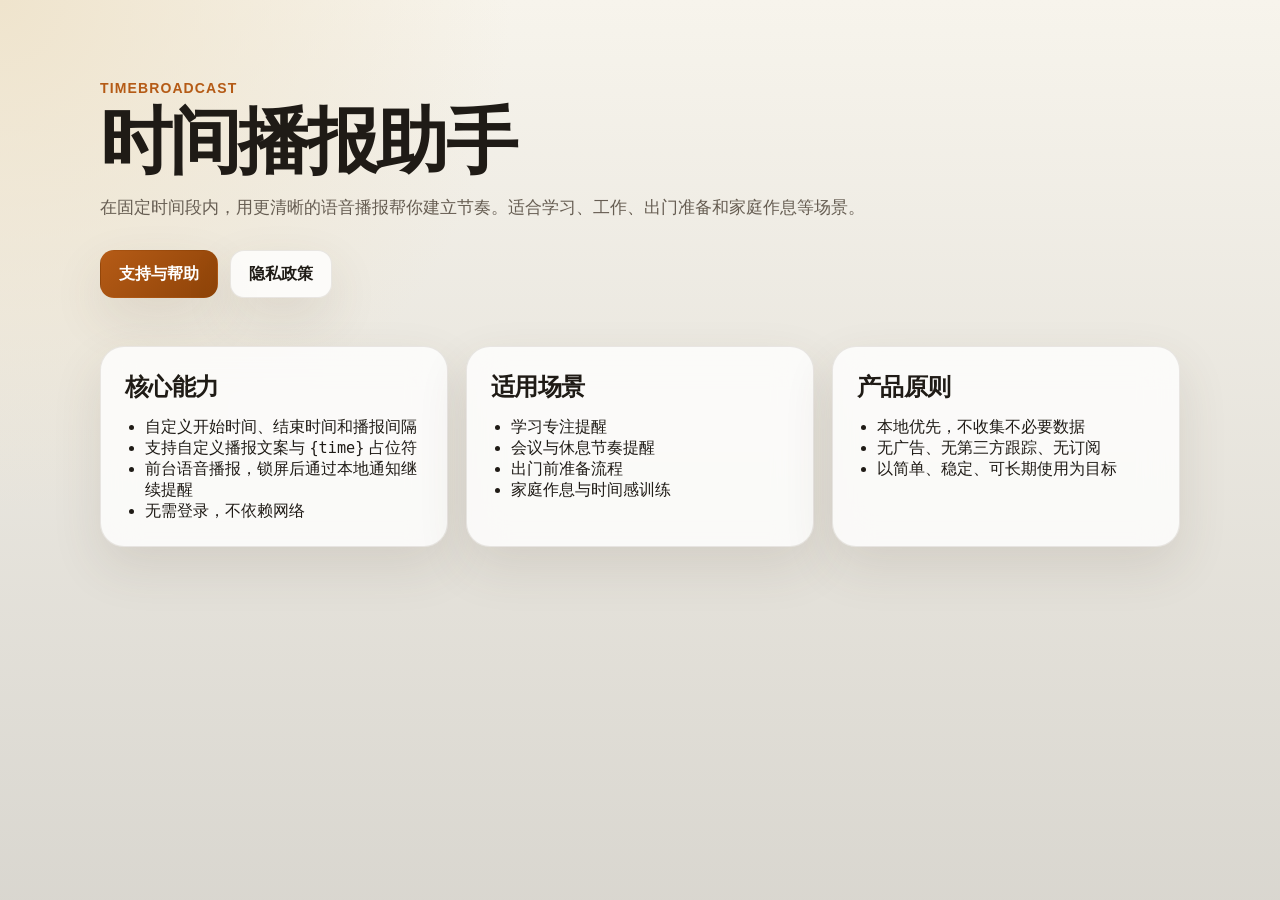
==== index.html @ 16abae6b "Publish support and privacy site" ====
<!doctype html>
<html lang="zh-Hans">
<head>
  <meta charset="utf-8">
  <meta name="viewport" content="width=device-width, initial-scale=1">
  <title>时间播报助手</title>
  <meta name="description" content="时间播报助手是一款轻量时间提醒 App，可在指定时间段内重复播报当前时间与自定义提醒内容。">
  <link rel="stylesheet" href="styles.css">
</head>
<body>
  <main class="page">
    <section class="hero">
      <p class="eyebrow">TimeBroadcast</p>
      <h1>时间播报助手</h1>
      <p class="lead">在固定时间段内，用更清晰的语音播报帮你建立节奏。适合学习、工作、出门准备和家庭作息等场景。</p>
      <div class="actions">
        <a class="button primary" href="support.html">支持与帮助</a>
        <a class="button" href="privacy.html">隐私政策</a>
      </div>
    </section>

    <section class="card-grid">
      <article class="card">
        <h2>核心能力</h2>
        <ul>
          <li>自定义开始时间、结束时间和播报间隔</li>
          <li>支持自定义播报文案与 <code>{time}</code> 占位符</li>
          <li>前台语音播报，锁屏后通过本地通知继续提醒</li>
          <li>无需登录，不依赖网络</li>
        </ul>
      </article>

      <article class="card">
        <h2>适用场景</h2>
        <ul>
          <li>学习专注提醒</li>
          <li>会议与休息节奏提醒</li>
          <li>出门前准备流程</li>
          <li>家庭作息与时间感训练</li>
        </ul>
      </article>

      <article class="card">
        <h2>产品原则</h2>
        <ul>
          <li>本地优先，不收集不必要数据</li>
          <li>无广告、无第三方跟踪、无订阅</li>
          <li>以简单、稳定、可长期使用为目标</li>
        </ul>
      </article>
    </section>
  </main>
</body>
</html>
---- styles.css ----
:root {
  color-scheme: light dark;
  --bg: #f7f4ec;
  --bg-accent: #efe4cd;
  --card: rgba(255, 255, 255, 0.8);
  --text: #1f1b16;
  --muted: #665d52;
  --line: rgba(88, 76, 61, 0.12);
  --brand: #b55b16;
  --brand-strong: #8e4308;
  --shadow: 0 20px 50px rgba(86, 67, 47, 0.12);
}

@media (prefers-color-scheme: dark) {
  :root {
    --bg: #121418;
    --bg-accent: #1c2026;
    --card: rgba(26, 30, 36, 0.92);
    --text: #f4efe6;
    --muted: #b6aca0;
    --line: rgba(255, 255, 255, 0.08);
    --brand: #f0a15c;
    --brand-strong: #ffbe82;
    --shadow: none;
  }
}

* {
  box-sizing: border-box;
}

html, body {
  margin: 0;
  font-family: "SF Pro SC", "PingFang SC", "Hiragino Sans GB", sans-serif;
  background:
    radial-gradient(circle at top left, var(--bg-accent), transparent 32rem),
    linear-gradient(180deg, var(--bg), color-mix(in srgb, var(--bg) 88%, black));
  color: var(--text);
}

body {
  min-height: 100vh;
}

.page {
  width: min(1080px, calc(100vw - 32px));
  margin: 0 auto;
  padding: 40px 0 72px;
}

.hero {
  padding: 40px 0 28px;
}

.eyebrow {
  margin: 0 0 10px;
  color: var(--brand);
  font-size: 14px;
  font-weight: 700;
  letter-spacing: 0.08em;
  text-transform: uppercase;
}

h1 {
  margin: 0 0 16px;
  font-size: clamp(38px, 7vw, 72px);
  line-height: 0.98;
  letter-spacing: -0.04em;
}

h2 {
  margin: 0 0 14px;
  font-size: 24px;
  letter-spacing: -0.03em;
}

h3 {
  margin: 20px 0 8px;
  font-size: 18px;
}

.lead,
.policy p,
.policy li {
  color: var(--muted);
  font-size: 17px;
  line-height: 1.7;
}

.actions {
  display: flex;
  gap: 12px;
  flex-wrap: wrap;
  margin-top: 28px;
}

.button {
  display: inline-flex;
  align-items: center;
  justify-content: center;
  min-height: 48px;
  padding: 0 18px;
  border-radius: 14px;
  border: 1px solid var(--line);
  color: var(--text);
  background: var(--card);
  text-decoration: none;
  font-weight: 600;
  box-shadow: var(--shadow);
}

.button.primary {
  color: white;
  background: linear-gradient(135deg, var(--brand), var(--brand-strong));
  border-color: transparent;
}

.card-grid {
  display: grid;
  grid-template-columns: repeat(3, minmax(0, 1fr));
  gap: 18px;
  margin-top: 20px;
}

.card,
.policy-section {
  background: var(--card);
  border: 1px solid var(--line);
  border-radius: 24px;
  padding: 24px;
  box-shadow: var(--shadow);
  backdrop-filter: blur(18px);
}

.policy {
  max-width: 860px;
}

.policy-section + .policy-section {
  margin-top: 16px;
}

.muted,
.back-link {
  color: var(--muted);
}

.back-link {
  display: inline-block;
  margin-bottom: 16px;
  text-decoration: none;
}

ul {
  margin: 0;
  padding-left: 20px;
}

code {
  font-family: "SF Mono", ui-monospace, monospace;
  font-size: 0.95em;
}

a {
  color: var(--brand);
}

@media (max-width: 900px) {
  .card-grid {
    grid-template-columns: 1fr;
  }

  .page {
    width: min(100vw - 24px, 720px);
    padding-top: 24px;
  }
}
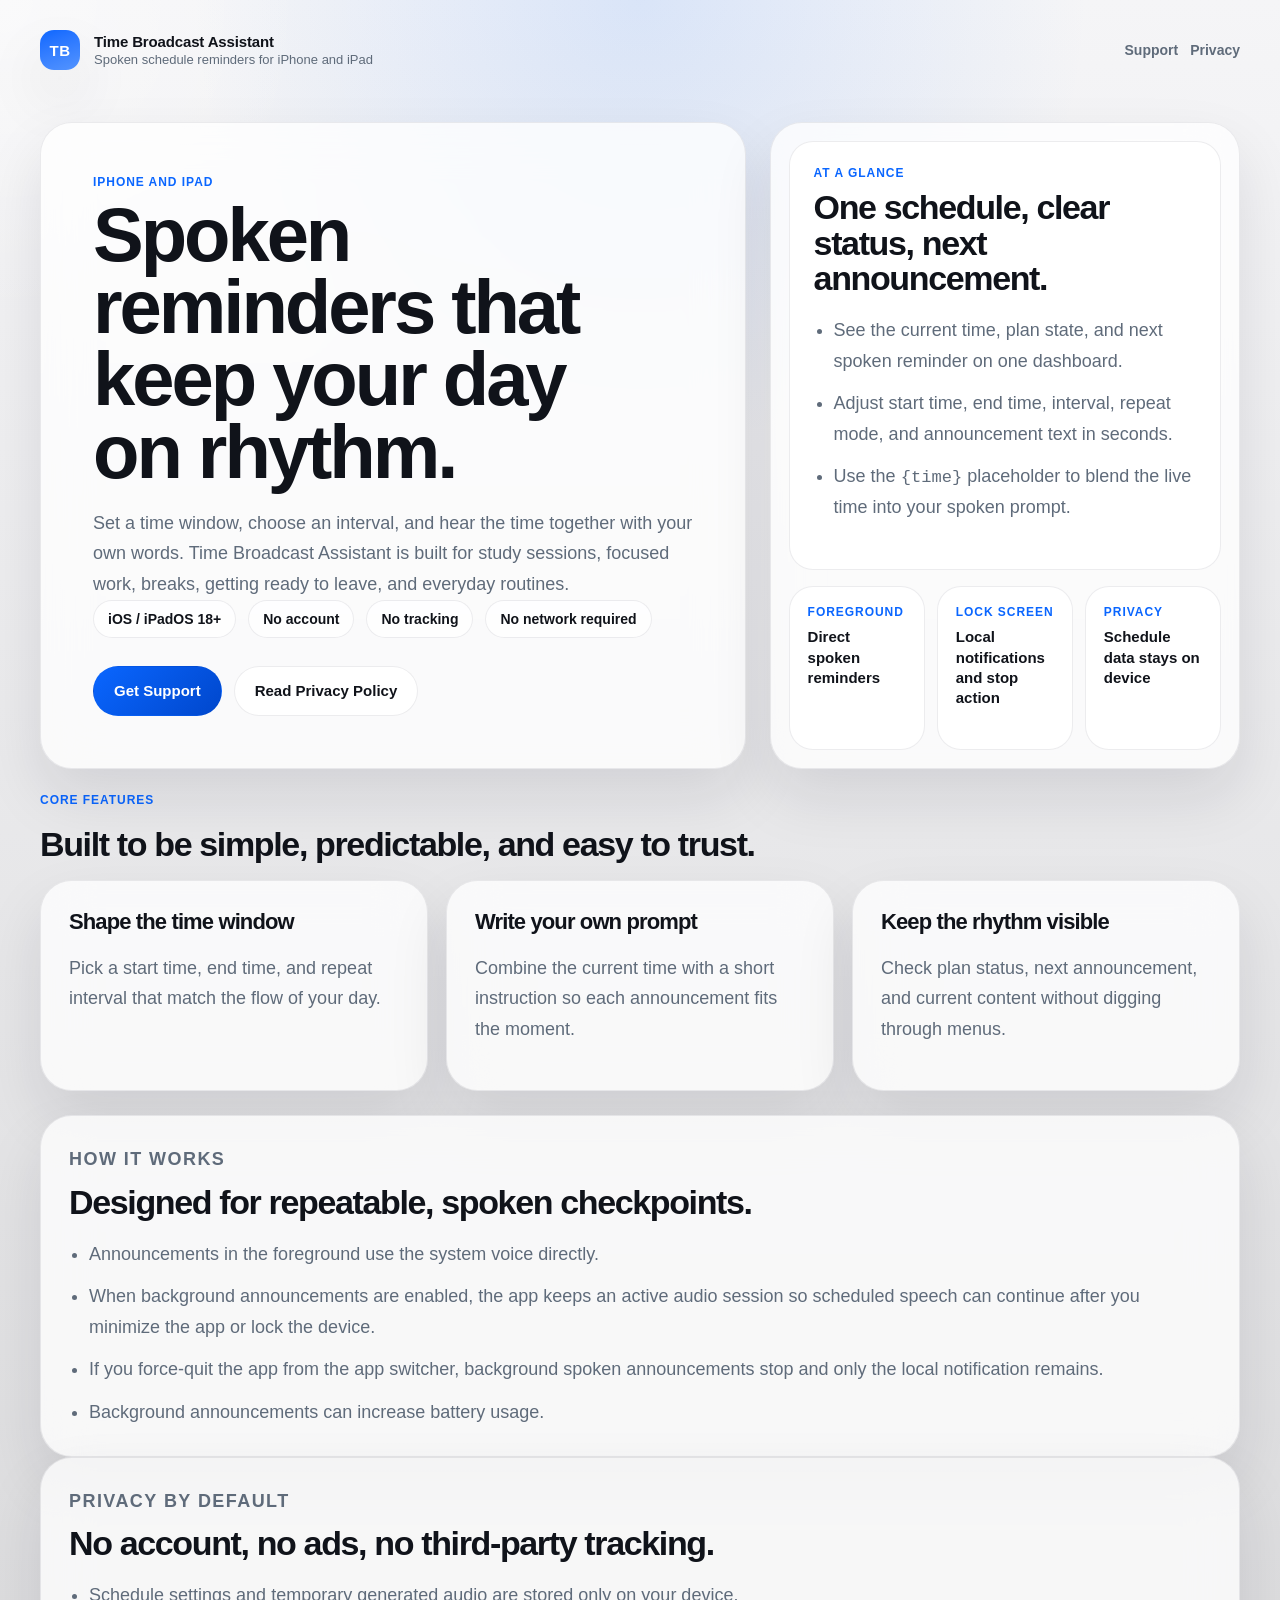
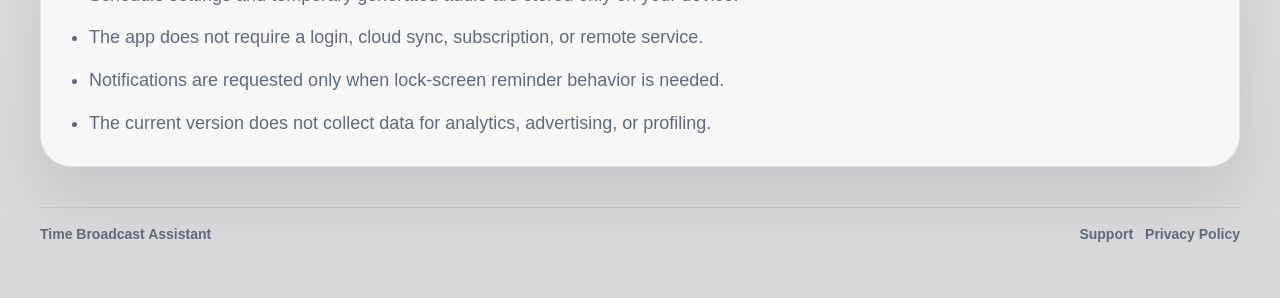
==== commit 6077ba1d: "Update public site" ====
--- a/index.html
+++ b/index.html
@@ -1,54 +1,134 @@
 <!doctype html>
-<html lang="zh-Hans">
+<html lang="en">
 <head>
   <meta charset="utf-8">
   <meta name="viewport" content="width=device-width, initial-scale=1">
-  <title>时间播报助手</title>
-  <meta name="description" content="时间播报助手是一款轻量时间提醒 App，可在指定时间段内重复播报当前时间与自定义提醒内容。">
+  <title>Time Broadcast Assistant</title>
+  <meta name="description" content="Time Broadcast Assistant is a lightweight iPhone and iPad app that speaks the time and your custom reminder on the schedule you choose.">
   <link rel="stylesheet" href="styles.css">
 </head>
 <body>
-  <main class="page">
-    <section class="hero">
-      <p class="eyebrow">TimeBroadcast</p>
-      <h1>时间播报助手</h1>
-      <p class="lead">在固定时间段内，用更清晰的语音播报帮你建立节奏。适合学习、工作、出门准备和家庭作息等场景。</p>
-      <div class="actions">
-        <a class="button primary" href="support.html">支持与帮助</a>
-        <a class="button" href="privacy.html">隐私政策</a>
+  <div class="site-shell">
+    <header class="site-header">
+      <a class="brand" href="index.html">
+        <span class="brand-mark">TB</span>
+        <span class="brand-copy">
+          <strong>Time Broadcast Assistant</strong>
+          <span>Spoken schedule reminders for iPhone and iPad</span>
+        </span>
+      </a>
+      <nav class="nav-links" aria-label="Primary">
+        <a href="support.html">Support</a>
+        <a href="privacy.html">Privacy</a>
+      </nav>
+    </header>
+
+    <main>
+      <section class="hero">
+        <div class="hero-copy">
+          <p class="kicker">iPhone and iPad</p>
+          <h1>Spoken reminders that keep your day on rhythm.</h1>
+          <p class="hero-lead">
+            Set a time window, choose an interval, and hear the time together with your own words.
+            Time Broadcast Assistant is built for study sessions, focused work, breaks, getting ready
+            to leave, and everyday routines.
+          </p>
+
+          <div class="pill-row">
+            <span class="pill">iOS / iPadOS 18+</span>
+            <span class="pill">No account</span>
+            <span class="pill">No tracking</span>
+            <span class="pill">No network required</span>
+          </div>
+
+          <div class="actions">
+            <a class="button primary" href="support.html">Get Support</a>
+            <a class="button secondary" href="privacy.html">Read Privacy Policy</a>
+          </div>
+        </div>
+
+        <aside class="hero-panel">
+          <div class="panel-card">
+            <p class="eyebrow">At a glance</p>
+            <h2>One schedule, clear status, next announcement.</h2>
+            <ul class="stack-list">
+              <li>See the current time, plan state, and next spoken reminder on one dashboard.</li>
+              <li>Adjust start time, end time, interval, repeat mode, and announcement text in seconds.</li>
+              <li>Use the <code>{time}</code> placeholder to blend the live time into your spoken prompt.</li>
+            </ul>
+          </div>
+
+          <div class="mini-grid">
+            <article class="mini-card">
+              <p>Foreground</p>
+              <strong>Direct spoken reminders</strong>
+            </article>
+            <article class="mini-card">
+              <p>Lock Screen</p>
+              <strong>Local notifications and stop action</strong>
+            </article>
+            <article class="mini-card">
+              <p>Privacy</p>
+              <strong>Schedule data stays on device</strong>
+            </article>
+          </div>
+        </aside>
+      </section>
+
+      <section class="section">
+        <div class="section-heading">
+          <p class="kicker">Core Features</p>
+          <h2>Built to be simple, predictable, and easy to trust.</h2>
+        </div>
+
+        <div class="feature-grid">
+          <article class="card">
+            <h3>Shape the time window</h3>
+            <p>Pick a start time, end time, and repeat interval that match the flow of your day.</p>
+          </article>
+          <article class="card">
+            <h3>Write your own prompt</h3>
+            <p>Combine the current time with a short instruction so each announcement fits the moment.</p>
+          </article>
+          <article class="card">
+            <h3>Keep the rhythm visible</h3>
+            <p>Check plan status, next announcement, and current content without digging through menus.</p>
+          </article>
+        </div>
+      </section>
+
+      <section class="section split-grid">
+        <article class="card card-large">
+          <p class="eyebrow">How It Works</p>
+          <h2>Designed for repeatable, spoken checkpoints.</h2>
+          <ul class="detail-list">
+            <li>Announcements in the foreground use the system voice directly.</li>
+            <li>When background announcements are enabled, the app keeps an active audio session so scheduled speech can continue after you minimize the app or lock the device.</li>
+            <li>If you force-quit the app from the app switcher, background spoken announcements stop and only the local notification remains.</li>
+            <li>Background announcements can increase battery usage.</li>
+          </ul>
+        </article>
+
+        <article class="card card-large">
+          <p class="eyebrow">Privacy By Default</p>
+          <h2>No account, no ads, no third-party tracking.</h2>
+          <ul class="detail-list">
+            <li>Schedule settings and temporary generated audio are stored only on your device.</li>
+            <li>The app does not require a login, cloud sync, subscription, or remote service.</li>
+            <li>Notifications are requested only when lock-screen reminder behavior is needed.</li>
+            <li>The current version does not collect data for analytics, advertising, or profiling.</li>
+          </ul>
+        </article>
+      </section>
+    </main>
+
+    <footer class="site-footer">
+      <p>Time Broadcast Assistant</p>
+      <div class="footer-links">
+        <a href="support.html">Support</a>
+        <a href="privacy.html">Privacy Policy</a>
       </div>
-    </section>
-
-    <section class="card-grid">
-      <article class="card">
-        <h2>核心能力</h2>
-        <ul>
-          <li>自定义开始时间、结束时间和播报间隔</li>
-          <li>支持自定义播报文案与 <code>{time}</code> 占位符</li>
-          <li>前台语音播报，锁屏后通过本地通知继续提醒</li>
-          <li>无需登录，不依赖网络</li>
-        </ul>
-      </article>
-
-      <article class="card">
-        <h2>适用场景</h2>
-        <ul>
-          <li>学习专注提醒</li>
-          <li>会议与休息节奏提醒</li>
-          <li>出门前准备流程</li>
-          <li>家庭作息与时间感训练</li>
-        </ul>
-      </article>
-
-      <article class="card">
-        <h2>产品原则</h2>
-        <ul>
-          <li>本地优先，不收集不必要数据</li>
-          <li>无广告、无第三方跟踪、无订阅</li>
-          <li>以简单、稳定、可长期使用为目标</li>
-        </ul>
-      </article>
-    </section>
-  </main>
+    </footer>
+  </div>
 </body>
 </html>
--- a/styles.css
+++ b/styles.css
@@ -1,26 +1,30 @@
 :root {
   color-scheme: light dark;
-  --bg: #f7f4ec;
-  --bg-accent: #efe4cd;
-  --card: rgba(255, 255, 255, 0.8);
-  --text: #1f1b16;
-  --muted: #665d52;
-  --line: rgba(88, 76, 61, 0.12);
-  --brand: #b55b16;
-  --brand-strong: #8e4308;
-  --shadow: 0 20px 50px rgba(86, 67, 47, 0.12);
+  --canvas: #f5f5f7;
+  --canvas-strong: #ffffff;
+  --surface: rgba(255, 255, 255, 0.76);
+  --surface-strong: rgba(255, 255, 255, 0.92);
+  --line: rgba(17, 24, 39, 0.08);
+  --text: #10131a;
+  --muted: #5f6b7a;
+  --brand: #0a66ff;
+  --brand-strong: #0047cc;
+  --shadow: 0 28px 60px rgba(15, 23, 42, 0.10);
+  --radius-xl: 32px;
+  --radius-lg: 24px;
 }
 
 @media (prefers-color-scheme: dark) {
   :root {
-    --bg: #121418;
-    --bg-accent: #1c2026;
-    --card: rgba(26, 30, 36, 0.92);
-    --text: #f4efe6;
-    --muted: #b6aca0;
+    --canvas: #0d1117;
+    --canvas-strong: #121821;
+    --surface: rgba(18, 24, 33, 0.82);
+    --surface-strong: rgba(18, 24, 33, 0.94);
     --line: rgba(255, 255, 255, 0.08);
-    --brand: #f0a15c;
-    --brand-strong: #ffbe82;
+    --text: #f5f7fb;
+    --muted: #a7b0bd;
+    --brand: #56a3ff;
+    --brand-strong: #8bc0ff;
     --shadow: none;
   }
 }
@@ -29,149 +33,439 @@
   box-sizing: border-box;
 }
 
-html, body {
+html,
+body {
   margin: 0;
-  font-family: "SF Pro SC", "PingFang SC", "Hiragino Sans GB", sans-serif;
+  min-height: 100%;
+}
+
+body {
+  font-family: "SF Pro Display", "SF Pro Text", "Helvetica Neue", "Segoe UI", sans-serif;
+  color: var(--text);
   background:
-    radial-gradient(circle at top left, var(--bg-accent), transparent 32rem),
-    linear-gradient(180deg, var(--bg), color-mix(in srgb, var(--bg) 88%, black));
-  color: var(--text);
-}
-
-body {
-  min-height: 100vh;
-}
-
-.page {
-  width: min(1080px, calc(100vw - 32px));
+    radial-gradient(circle at top center, rgba(92, 154, 255, 0.18), transparent 28rem),
+    radial-gradient(circle at left top, rgba(255, 255, 255, 0.5), transparent 20rem),
+    linear-gradient(180deg, var(--canvas), color-mix(in srgb, var(--canvas) 88%, black));
+}
+
+a {
+  color: var(--brand);
+  text-decoration: none;
+}
+
+a:hover {
+  color: var(--brand-strong);
+}
+
+code {
+  font-family: "SF Mono", "SFMono-Regular", ui-monospace, monospace;
+  font-size: 0.95em;
+}
+
+.site-shell {
+  width: min(1200px, calc(100vw - 32px));
   margin: 0 auto;
-  padding: 40px 0 72px;
+  padding: 20px 0 56px;
+}
+
+.site-header,
+.site-footer {
+  display: flex;
+  align-items: center;
+  justify-content: space-between;
+  gap: 16px;
+}
+
+.site-header {
+  padding: 10px 0 28px;
+}
+
+.brand {
+  display: inline-flex;
+  align-items: center;
+  gap: 14px;
+  color: inherit;
+}
+
+.brand-mark {
+  width: 40px;
+  height: 40px;
+  display: inline-flex;
+  align-items: center;
+  justify-content: center;
+  border-radius: 14px;
+  background: linear-gradient(160deg, var(--brand), color-mix(in srgb, var(--brand) 70%, white));
+  color: white;
+  font-size: 15px;
+  font-weight: 700;
+  letter-spacing: 0.04em;
+  box-shadow: var(--shadow);
+}
+
+.brand-copy {
+  display: grid;
+  gap: 2px;
+}
+
+.brand-copy strong {
+  font-size: 15px;
+  letter-spacing: -0.01em;
+}
+
+.brand-copy span:last-child {
+  color: var(--muted);
+  font-size: 13px;
+}
+
+.nav-links,
+.footer-links,
+.actions,
+.pill-row {
+  display: flex;
+  align-items: center;
+  gap: 12px;
+  flex-wrap: wrap;
+}
+
+.nav-links a,
+.footer-links a,
+.back-link {
+  color: var(--muted);
+  font-size: 14px;
+  font-weight: 600;
+}
+
+.hero,
+.section,
+.content-page {
+  margin-top: 24px;
 }
 
 .hero {
-  padding: 40px 0 28px;
-}
-
-.eyebrow {
+  display: grid;
+  grid-template-columns: minmax(0, 1.2fr) minmax(320px, 0.8fr);
+  gap: 24px;
+  align-items: stretch;
+}
+
+.hero-copy,
+.hero-panel,
+.page-hero,
+.card,
+.notice-card {
+  border: 1px solid var(--line);
+  background: var(--surface);
+  border-radius: var(--radius-xl);
+  box-shadow: var(--shadow);
+  backdrop-filter: blur(24px);
+}
+
+.hero-copy {
+  padding: clamp(28px, 5vw, 52px);
+}
+
+.hero-panel {
+  padding: 18px;
+  display: grid;
+  gap: 16px;
+}
+
+.panel-card,
+.mini-card {
+  border-radius: var(--radius-lg);
+  border: 1px solid var(--line);
+  background: var(--surface-strong);
+}
+
+.panel-card {
+  padding: 24px;
+}
+
+.mini-grid {
+  display: grid;
+  grid-template-columns: repeat(3, minmax(0, 1fr));
+  gap: 12px;
+}
+
+.mini-card {
+  padding: 18px;
+}
+
+.mini-card p,
+.eyebrow,
+.kicker,
+.meta-note,
+.notice-title {
   margin: 0 0 10px;
   color: var(--brand);
-  font-size: 14px;
+  font-size: 12px;
   font-weight: 700;
   letter-spacing: 0.08em;
   text-transform: uppercase;
 }
 
+.mini-card p {
+  margin-bottom: 8px;
+}
+
+.mini-card strong {
+  font-size: 15px;
+  line-height: 1.35;
+}
+
+h1,
+h2,
+h3 {
+  margin: 0;
+  letter-spacing: -0.04em;
+}
+
 h1 {
-  margin: 0 0 16px;
-  font-size: clamp(38px, 7vw, 72px);
-  line-height: 0.98;
-  letter-spacing: -0.04em;
+  font-size: clamp(40px, 7vw, 76px);
+  line-height: 0.95;
+  max-width: 12ch;
+}
+
+.page-hero h1,
+.empty-card h1 {
+  max-width: 16ch;
+  font-size: clamp(34px, 6vw, 58px);
 }
 
 h2 {
-  margin: 0 0 14px;
-  font-size: 24px;
-  letter-spacing: -0.03em;
+  font-size: clamp(26px, 3vw, 34px);
+  line-height: 1.05;
 }
 
 h3 {
-  margin: 20px 0 8px;
+  font-size: 22px;
+  line-height: 1.15;
+}
+
+.hero-lead,
+.page-lead,
+.card p,
+.card li,
+.notice-copy,
+.panel-card li,
+.detail-list li,
+.stack-list li {
+  color: var(--muted);
   font-size: 18px;
-}
-
-.lead,
-.policy p,
-.policy li {
-  color: var(--muted);
-  font-size: 17px;
   line-height: 1.7;
 }
 
+.hero-lead,
+.page-lead {
+  max-width: 42rem;
+  margin: 20px 0 0;
+}
+
+.pill {
+  padding: 10px 14px;
+  border-radius: 999px;
+  border: 1px solid var(--line);
+  background: color-mix(in srgb, var(--surface-strong) 86%, transparent);
+  color: var(--text);
+  font-size: 14px;
+  font-weight: 600;
+}
+
 .actions {
-  display: flex;
-  gap: 12px;
-  flex-wrap: wrap;
   margin-top: 28px;
 }
 
 .button {
+  min-height: 50px;
+  padding: 0 20px;
+  border-radius: 999px;
   display: inline-flex;
   align-items: center;
   justify-content: center;
-  min-height: 48px;
-  padding: 0 18px;
-  border-radius: 14px;
-  border: 1px solid var(--line);
-  color: var(--text);
-  background: var(--card);
-  text-decoration: none;
-  font-weight: 600;
-  box-shadow: var(--shadow);
+  font-size: 15px;
+  font-weight: 700;
+  border: 1px solid transparent;
 }
 
 .button.primary {
   color: white;
   background: linear-gradient(135deg, var(--brand), var(--brand-strong));
-  border-color: transparent;
-}
-
-.card-grid {
-  display: grid;
+}
+
+.button.secondary {
+  color: var(--text);
+  background: var(--surface-strong);
+  border-color: var(--line);
+}
+
+.section-heading {
+  display: grid;
+  gap: 10px;
+  margin-bottom: 18px;
+}
+
+.feature-grid,
+.info-grid,
+.faq-grid,
+.policy-grid {
+  display: grid;
+  gap: 18px;
+}
+
+.feature-grid {
   grid-template-columns: repeat(3, minmax(0, 1fr));
+}
+
+.split-grid,
+.info-grid {
+  grid-template-columns: repeat(2, minmax(0, 1fr));
   gap: 18px;
-  margin-top: 20px;
+}
+
+.faq-grid,
+.policy-grid {
+  grid-template-columns: repeat(2, minmax(0, 1fr));
 }
 
 .card,
-.policy-section {
-  background: var(--card);
-  border: 1px solid var(--line);
-  border-radius: 24px;
-  padding: 24px;
-  box-shadow: var(--shadow);
-  backdrop-filter: blur(18px);
-}
-
-.policy {
-  max-width: 860px;
-}
-
-.policy-section + .policy-section {
+.page-hero,
+.notice-card {
+  padding: 28px;
+}
+
+.card-large {
+  min-height: 100%;
+}
+
+.detail-list,
+.stack-list {
+  margin: 18px 0 0;
+  padding-left: 20px;
+}
+
+.stack-list li + li,
+.detail-list li + li {
+  margin-top: 12px;
+}
+
+.contact-list {
+  margin: 18px 0 0;
+}
+
+.contact-list div + div {
+  margin-top: 18px;
+}
+
+.contact-list dt {
+  font-size: 13px;
+  font-weight: 700;
+  letter-spacing: 0.08em;
+  text-transform: uppercase;
+  color: var(--muted);
+  margin-bottom: 6px;
+}
+
+.contact-list dd {
+  margin: 0;
+  font-size: 17px;
+  line-height: 1.6;
+  color: var(--text);
+}
+
+.placeholder {
+  color: #bf4d19;
+}
+
+.notice-card {
+  margin-bottom: 18px;
+  background: linear-gradient(180deg, color-mix(in srgb, var(--brand) 9%, var(--surface)), var(--surface));
+}
+
+.notice-title {
+  margin-bottom: 8px;
+}
+
+.meta-note {
   margin-top: 16px;
 }
 
-.muted,
+.content-page {
+  max-width: 980px;
+}
+
 .back-link {
+  display: inline-flex;
+  margin-bottom: 18px;
+}
+
+.site-footer {
+  margin-top: 40px;
+  padding-top: 18px;
+  border-top: 1px solid var(--line);
+}
+
+.site-footer p {
+  margin: 0;
   color: var(--muted);
-}
-
-.back-link {
-  display: inline-block;
-  margin-bottom: 16px;
-  text-decoration: none;
-}
-
-ul {
-  margin: 0;
-  padding-left: 20px;
-}
-
-code {
-  font-family: "SF Mono", ui-monospace, monospace;
-  font-size: 0.95em;
-}
-
-a {
-  color: var(--brand);
-}
-
-@media (max-width: 900px) {
-  .card-grid {
+  font-size: 14px;
+  font-weight: 600;
+}
+
+.empty-card {
+  text-align: center;
+  padding: 40px;
+}
+
+.empty-card .page-lead {
+  margin-left: auto;
+  margin-right: auto;
+}
+
+@media (max-width: 1024px) {
+  .hero,
+  .feature-grid,
+  .split-grid,
+  .info-grid,
+  .faq-grid,
+  .policy-grid,
+  .mini-grid {
     grid-template-columns: 1fr;
   }
 
-  .page {
-    width: min(100vw - 24px, 720px);
-    padding-top: 24px;
-  }
-}
+  h1 {
+    max-width: none;
+  }
+}
+
+@media (max-width: 720px) {
+  .site-shell {
+    width: min(100vw - 20px, 720px);
+    padding-bottom: 40px;
+  }
+
+  .site-header,
+  .site-footer {
+    flex-direction: column;
+    align-items: flex-start;
+  }
+
+  .hero-copy,
+  .hero-panel,
+  .card,
+  .page-hero,
+  .notice-card {
+    padding: 22px;
+  }
+
+  .hero-lead,
+  .page-lead,
+  .card p,
+  .card li,
+  .notice-copy,
+  .panel-card li,
+  .detail-list li,
+  .stack-list li,
+  .contact-list dd {
+    font-size: 16px;
+  }
+}
